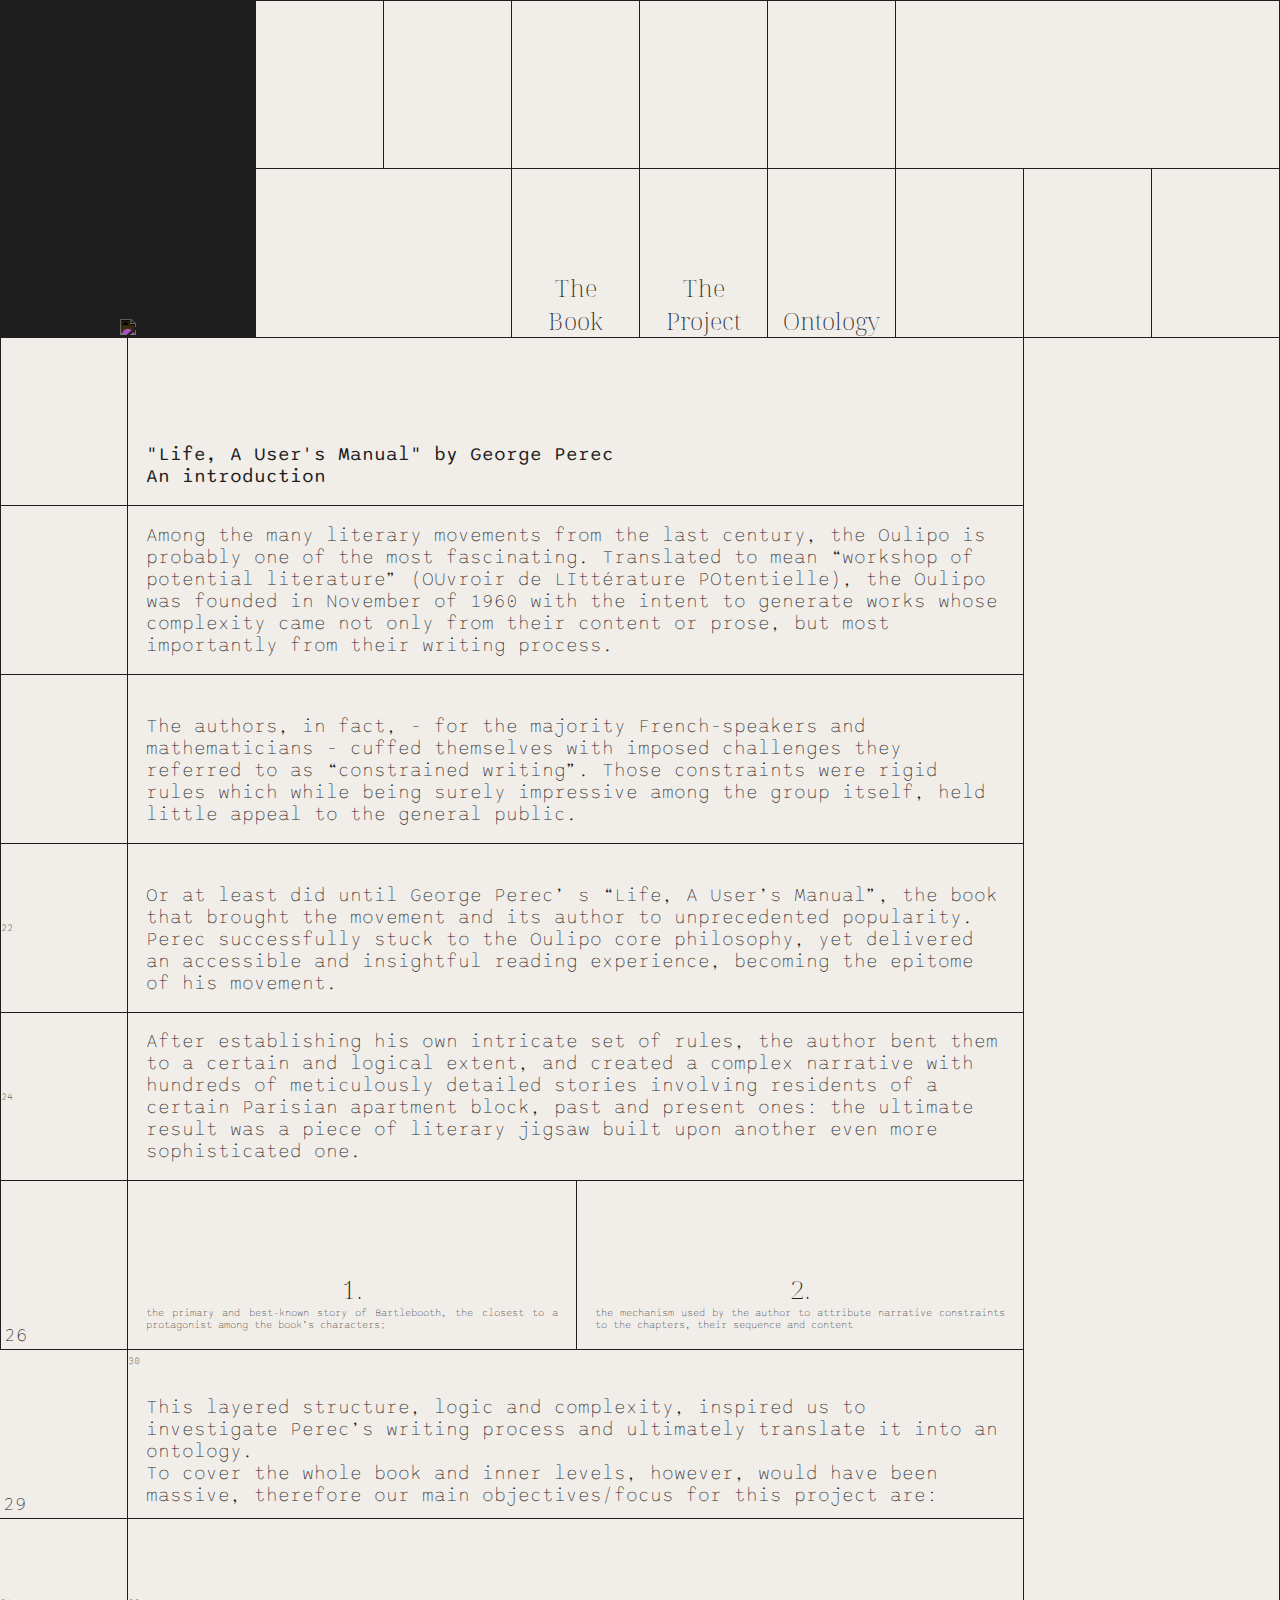
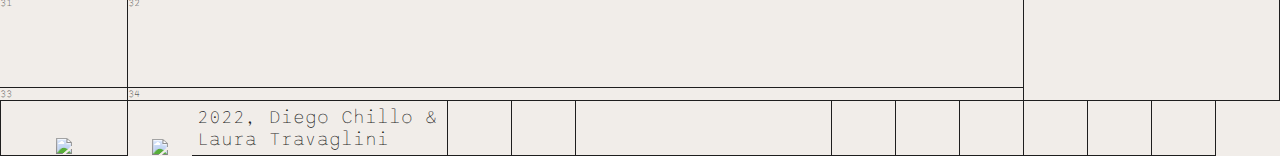
==== book.html @ 8b8c9100 "go" ====
<!DOCTYPE html>
<html lang="en">
<head>
    <meta charset="UTF-8">
    <meta http-equiv="X-UA-Compatible" content="IE=edge">
    <meta name="viewport" content="width=device-width, initial-scale=1.0">
    <title>Document</title>

    <link rel="stylesheet" href="book.css">
    <link href="https://fonts.googleapis.com/css2?family=Montserrat:wght@100;200;300;500;700;900&&family=Sono:wght@200;400;500;700;800&family=Noto+Serif+Display:ital,wght@0,400;0,500;0,600;0,700;0,800;0,900;1,400;1,500;1,600;1,700;1,800;1,900&display=swap" rel="stylesheet">
</head>
<body>
    <section>

        <article> <!--1-->
            <a href="./prova.html">
            <img id="logo" src="./img/kre/logolawo.png"/>
        </a>
        </article>

        <article> <!--2-->
            
        </article>

        <article> <!--3-->

        </article>

        <article>
            
        </article>

        <article> <!--5-->

            
        </article>

        <article>
            
        </article>

        <article>
            
        </article>

        <article>
            
        </article>

        <article> <!--9-->
            <a href="">
                <h2>The <br/>Book</h2>
            </a>
            
        </article>

        <article> <!--10-->
            <a href="">
                <h2>The <br/>Project</h2>
                </a>

            
        </article>

        <article><!--11-->
            <a href="">
                <h2>Ontology</h2>
            </a>

            
        </article>

        <article>

            
        </article>

        <article>
            
        </article>

        <article>
            
        </article>

        <article> <!--15-->
            
        </article>

        <article>
            <div class="text">
                <b>
            <p>"Life, A User's Manual" by George Perec</p>
            <p>An introduction</p>
        </b>
        </div>
            
        </article>

        <article> <!--17-->
            
        </article>

        <article>
        
        </article>

        <article>

            <div class="text">
                <p>Among the many literary movements from the last century, the Oulipo is probably one of the most fascinating. Translated to mean “workshop of potential literature” (OUvroir de LIttérature POtentielle), the Oulipo was founded in November of 1960 with the intent to generate works whose complexity came not only from their content or prose, but most importantly from their writing process. </p>
                </div>
            
        </article>

        <article> <!--20-->
          
        </article>

        <article>

            <div class="text">
                <p>The authors, in fact, - for the majority French-speakers and mathematicians - cuffed themselves with imposed challenges they referred to as “constrained writing”. Those constraints were rigid rules which while being surely impressive among the group itself, held little appeal to the general public. 
                    </p>
            </div>
            
        </article>

        <article>
            <p>22</p>
            
        </article>

        <article>

            <div class="text">
                <p>Or at least did until George Perec’ s “Life, A User’s Manual”, the book that brought the movement and its author to unprecedented popularity. 
                    Perec successfully stuck to the Oulipo core philosophy, yet delivered an accessible and insightful reading experience, becoming the epitome of his movement. 
                </p>
            </div>
            
        </article>

        <article>
            <p>24</p>
            
        </article>

        <article> <!--25-->
                        
        <div class="text">
            <p>After establishing his own intricate set of rules, the author bent them to a certain and logical extent, and created a complex narrative with hundreds of meticulously detailed stories involving residents of a certain Parisian apartment block, past and present ones: the ultimate result was a piece of literary jigsaw built upon another even more sophisticated one. 
            </p>
           
            </div>

        </article>

        <article>
            <div class="text">
                <p>26</p>
           
        </div>
        </article>

        <article>
        <div class="ol">
            <h5>1.</h5> 
            <p>the primary and best-known story of Bartlebooth, the closest to a protagonist among the book’s characters;</p>
            
            </div>
        </article>

        <article>
            <div class="ol">
            <h5>2.</h5>
            <p>the mechanism used by the author to attribute narrative constraints to the chapters, their sequence and content</p>
            </div>
        </article>

        <article>
        <div class="text">
            <p>29</p>
            
            </div>
        </article>

        <article> <!--30-->
            <p>30</p>
            <div class="text">
            
                <p>This layered structure, logic and complexity, inspired us to investigate Perec’s writing process and ultimately translate it into an ontology. <br/>
                    To cover the whole book and inner levels, however, would have been massive, therefore our main objectives/focus for this project are:
                </p>
                
                </div>
            
        </article>

        <article>
            <p>31</p>
            
        </article>


        <article>

            <p>32</p>
            
        </article>

        <article>

            <p>33</p>
            
        </article>

        <article>
            <p>34</p>
           
            
        </article>

        <article> <!--35-->
           
            <img id="unibo" src="./img/kre/unibo.png"/>
            
            
        </article>

        <article>
            <img id="github" src="./img/kre/github.png"/>
           
            
        </article>

        <article> <!--37-->
            <div class="text">
            <a href=""><p>2022, Diego Chillo & Laura Travaglini</p></a>
        </div>
        </article>

        <article>
            
        </article>

        <article>
            
        </article>

        <article> <!--40-->
            
        </article>

        <article>
            
        </article>

        <article>
            
        </article>

        <article>
            
        </article>

        <article>
            
        </article>

        <article> <!--45-->
            
        </article>

        <article>
            
        </article>




    </section>
    
</body>
</html>
---- book.css ----
* {
    margin: 0;
    padding: 0;
    -webkit-box-sizing: border-box;
            box-sizing: border-box;
}

h1{
    font-family: 'Noto Serif Display', serif;
    font-size: 5vw;
    font-weight:200;
    text-align: left;
    position: relative;
    top:50%;
    left: 50%;
    transform: translate(-50%, -50%);
    padding-left: 8%;
    padding-bottom: 1%;
}

h2 {
    font-family: 'Noto Serif Display', serif;
    font-size: 1.9vw;
    font-weight: 200;
    text-align: center;
    position: relative;
    top:50%;
    left: 50%;
    transform: translate(-50%, -50%);
}

h5 {
    font-family: 'Noto Serif Display', serif;
    font-size: 26px;
    font-weight: 200;
    text-align: center;
}


h3 {
    font-family: 'Noto Serif Display', serif;
    font-size: 1.9vw;
    font-weight:200;
    text-align: left;
    margin-bottom: 10px;
}

span {
    font-style: italic;
}

.text {
    position: relative !important;
    top: 50% !important;
    left: 50% !important;
    transform: translate(-50%, -50%) !important;
    padding: 2%;
}
.ol {
    position: relative !important;
    top: 50% !important;
    left: 50% !important;
    transform: translate(-50%, -50%) !important;
    padding: 4%;
}

.text p {
    text-align: left;
    font-size: 19px;
}

body {
    background-color: #F1EDE9;
    color: #1e1e1e;
    place-content: center;
    font-family: 'Sono', sans-serif;
    font-size: .8vw;
    font-weight: 200;
    text-align: left;
    overflow: auto;
}

a {
    text-decoration: none;
    color: #1e1e1e;
}

a:hover {
    color: #F1EDE9;
}

section {
    display: grid;
    grid-auto-columns: 1fr;
    margin-inline: auto;
    grid-template-columns: repeat(20, 1fr);
    grid-template-rows: repeat(10, 1fr);
    text-align: justify;
}

article {
    display: inline-block;
    place-content: center;
}

article:first-child:hover {
    background-color: #1e1e1e;
}

article:nth-child(9):hover, article:nth-child(10):hover,
article:nth-child(11):hover, article:nth-child(21):hover, article:nth-child(23):hover, 
article:nth-child(25):hover, article:nth-child(27):hover, article:nth-child(29):hover, 
article:nth-child(35):hover, article:nth-child(36):hover,  article:nth-child(37):hover{
    background-color: #1e1e1e;
    color: #F1EDE9 !important;
}

article:nth-child(9):hover a, article:nth-child(10):hover a,
article:nth-child(11):hover a, article:nth-child(21):hover a, article:nth-child(23):hover a, 
article:nth-child(25):hover a, article:nth-child(27):hover a, 
article:nth-child(29):hover a, article:nth-child(37):hover a  {
    color: #F1EDE9 !important;
    font-style: italic;
}

article:nth-child(12) {
    background-image: url("./img/kre/window3.png");
    background-size: 6vw;
    background-repeat:no-repeat;
    background-position-x: 50%;
    background-position-y: 50%;
}

article:nth-child(13) {
    background-image: url("./img/kre/window1.png");
    background-size: 6vw;
    background-repeat:no-repeat;
    background-position-x: 50%;
    background-position-y: 50%;
}
article:nth-child(14) {
    background-image: url("./img/kre/window2.png");
    background-size: 6vw;
    background-repeat:no-repeat;
    background-position-x: 50%;
    background-position-y: 50%;
}

article:nth-child(17) {
    background-image: url("./img/kre/staircase.png");
    background-size: 20vw;
    background-repeat:repeat-y;
    background-position-x: 50%;
}

article:first-child {
    grid-column-start: 1;
    grid-column-end: 5;
    grid-row-start: 1;
    grid-row-end: 3;
    border: solid 1px #1e1e1e;
}

article:first-child:hover #logo, article:nth-child(35):hover #unibo, article:nth-child(36):hover #github {
    filter: invert(1);
}

#logo {
    width: 11vw;
    height: auto;
    position: relative;
    top:50%;
    left: 50%;
    transform: translate(-50%, -50%);
}

#github, #unibo {
    width: 6vw;
    height: auto;
    position: relative;
    top:50%;
    left: 50%;
    transform: translate(-50%, -50%);
}

article:nth-child(2), article:nth-child(3), article:nth-child(4), article:nth-child(5), article:nth-child(6),
article:nth-child(9), article:nth-child(10), article:nth-child(11), article:nth-child(12), article:nth-child(13), 
article:nth-child(14), article:nth-child(15), article:nth-child(18), article:nth-child(22),article:nth-child(24), 
article:nth-child(26), article:nth-child(29),  article:nth-child(31),  article:nth-child(33),
article:nth-child(35) {
    grid-column-end: span 2; 
    border-right: solid 1px #1e1e1e;
    border-bottom: solid 1px #1e1e1e;
}

article:nth-child(2), article:nth-child(3), article:nth-child(4), article:nth-child(5), article:nth-child(6),  article:nth-child(7) {
    border-top: solid 1px #1e1e1e;
}

article:nth-child(7) {
    grid-column-end: span 6; 
    border-bottom: solid 1px #1e1e1e;
    border-right: solid 1px #1e1e1e;
}

article:nth-child(16),  article:nth-child(21),
article:nth-child(23), article:nth-child(25), article:nth-child(30),
article:nth-child(32),  article:nth-child(34) {
    grid-column-end: span 14; 
    border-bottom: solid 1px #1e1e1e;
    border-right: solid 1px #1e1e1e;
}

article:nth-child(27) {
    grid-column-end: span 7; 
    border-bottom: solid 1px #1e1e1e;

}

article:nth-child(28) {
    grid-column-end: span 7; 
    border-bottom: solid 1px #1e1e1e;
    border-right: solid 1px #1e1e1e;
}

article:nth-child(19) {
    grid-column-end: span 14; 
    border-bottom: solid 1px #1e1e1e;
    border-right: solid 1px #1e1e1e;
}

article:nth-child(8),
article:nth-child(37), article:nth-child(40){
    grid-column-end: span 4; 
    border-bottom: solid 1px #1e1e1e;
    border-right: solid 1px #1e1e1e;
}

article:nth-child(15),article:nth-child(18),
article:nth-child(20), article:nth-child(22), article:nth-child(24),
article:nth-child(26), article:nth-child(28), article:nth-child(35) {
    border-left: solid 1px #1e1e1e;
}


article:nth-child(38), article:nth-child(39), article:nth-child(41), article:nth-child(42), article:nth-child(43), 
article:nth-child(44), article:nth-child(45), article:nth-child(46) {
    border-right: solid 1px #1e1e1e;
    border-bottom: solid 1px #1e1e1e;
} 

article:nth-child(17) {
    grid-column-end: span 4; 
    grid-row-end: span 9;
    border-bottom: solid 1px #1e1e1e;
    border-right: solid 1px #1e1e1e;
    align-content: center;
}

/*

#longarrow{
    height: 70%;
    margin: 45% 30%;
}

*/

article:nth-child(20) {
    grid-column-end: span 2; 
    border-bottom: solid 1px #1e1e1e;
    border-right: solid 1px #1e1e1e;
}
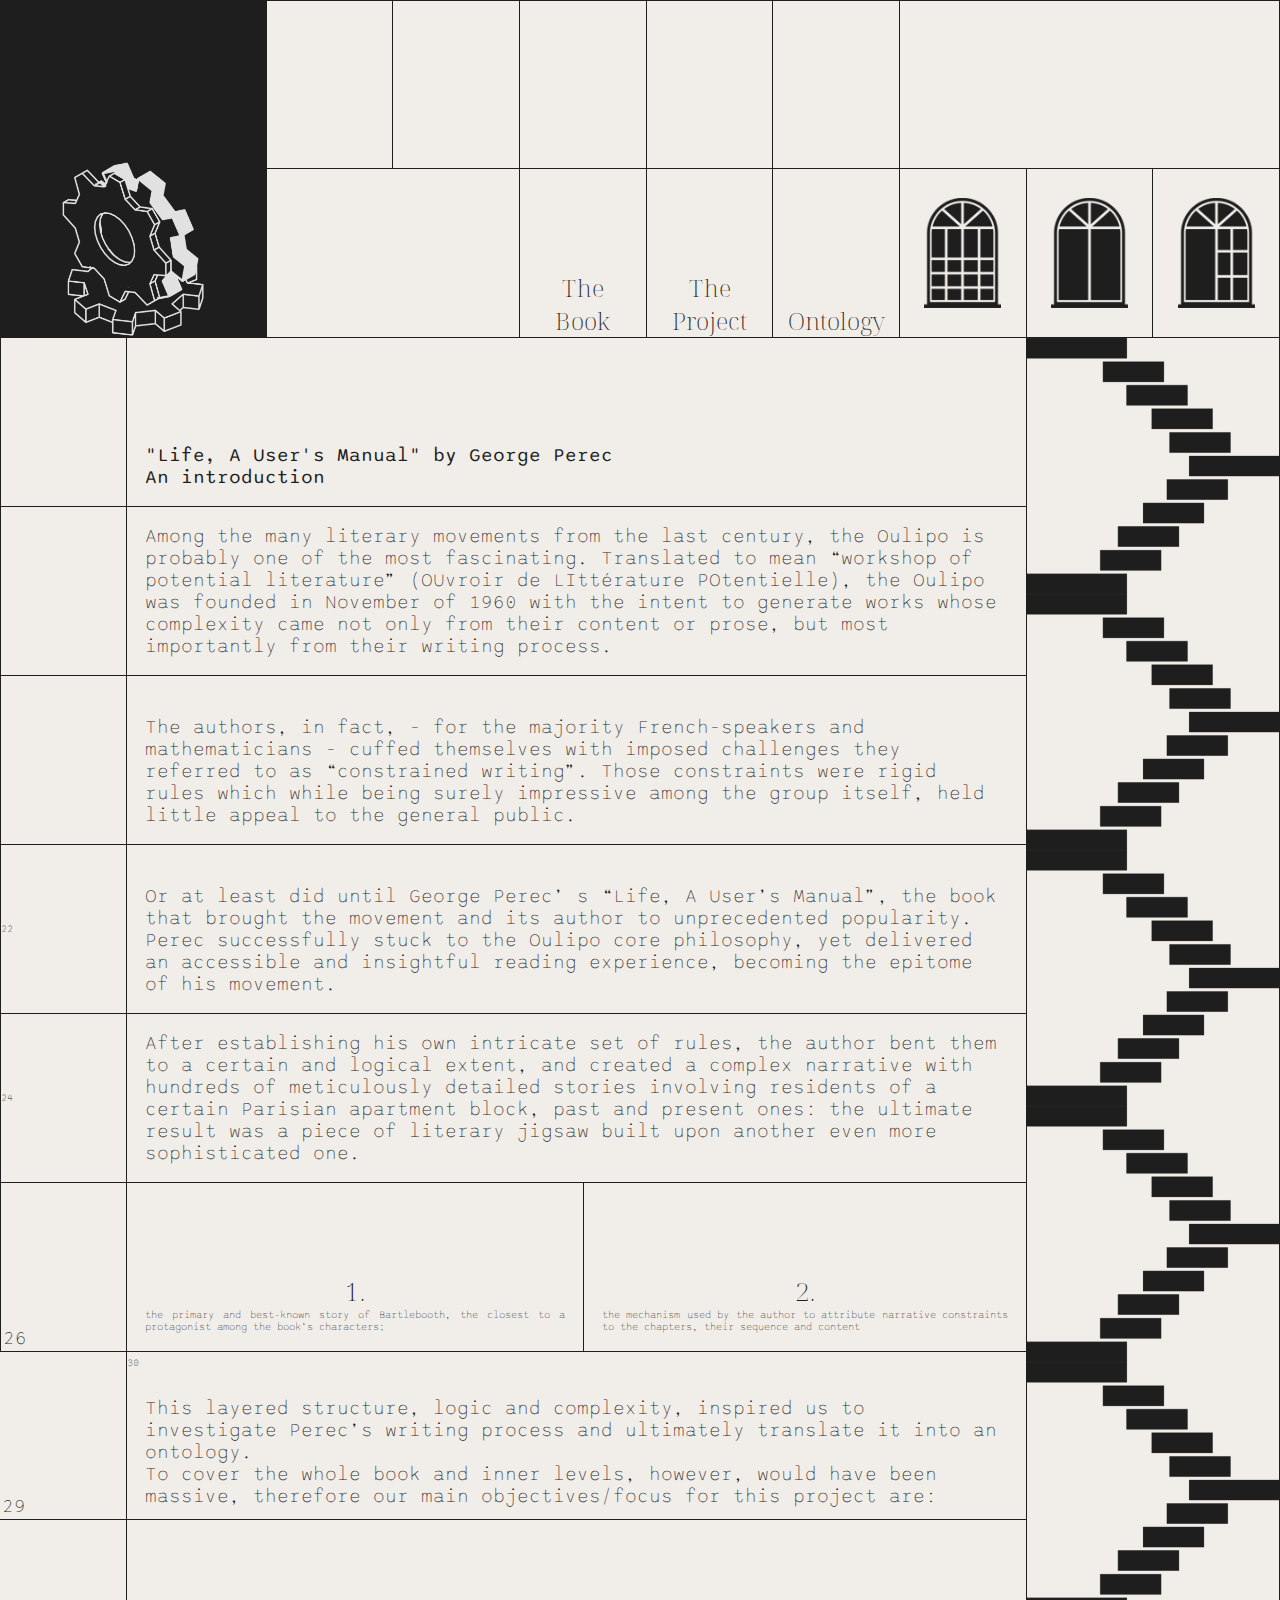
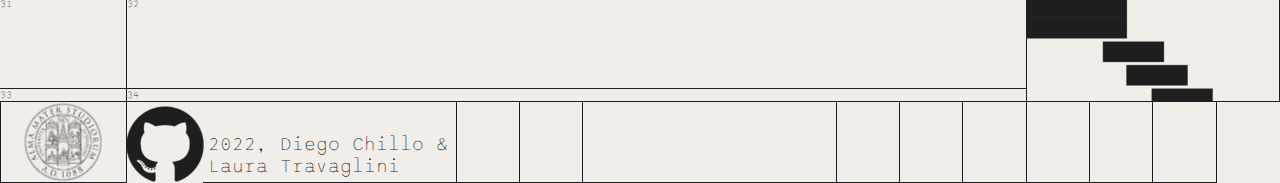
==== commit fab3b2b0: "go" ====
--- a/book.html
+++ b/book.html
@@ -13,8 +13,8 @@
     <section>
 
         <article> <!--1-->
-            <a href="./prova.html">
-            <img id="logo" src="./img/kre/logolawo.png"/>
+            <a href="./index.html">
+            <img id="logo" src="./img/logolawo.png"/>
         </a>
         </article>
 
@@ -223,13 +223,13 @@
 
         <article> <!--35-->
            
-            <img id="unibo" src="./img/kre/unibo.png"/>
-            
-            
-        </article>
-
-        <article>
-            <img id="github" src="./img/kre/github.png"/>
+            <img id="unibo" src="./img/unibo.png"/>
+            
+            
+        </article>
+
+        <article>
+            <img id="github" src="./img/github.png"/>
            
             
         </article>
--- a/book.css
+++ b/book.css
@@ -124,7 +124,7 @@
 }
 
 article:nth-child(12) {
-    background-image: url("./img/kre/window3.png");
+    background-image: url("./img/window3.png");
     background-size: 6vw;
     background-repeat:no-repeat;
     background-position-x: 50%;
@@ -132,14 +132,14 @@
 }
 
 article:nth-child(13) {
-    background-image: url("./img/kre/window1.png");
+    background-image: url("./img/window1.png");
     background-size: 6vw;
     background-repeat:no-repeat;
     background-position-x: 50%;
     background-position-y: 50%;
 }
 article:nth-child(14) {
-    background-image: url("./img/kre/window2.png");
+    background-image: url("./img/window2.png");
     background-size: 6vw;
     background-repeat:no-repeat;
     background-position-x: 50%;
@@ -147,7 +147,7 @@
 }
 
 article:nth-child(17) {
-    background-image: url("./img/kre/staircase.png");
+    background-image: url("./img/staircase.png");
     background-size: 20vw;
     background-repeat:repeat-y;
     background-position-x: 50%;
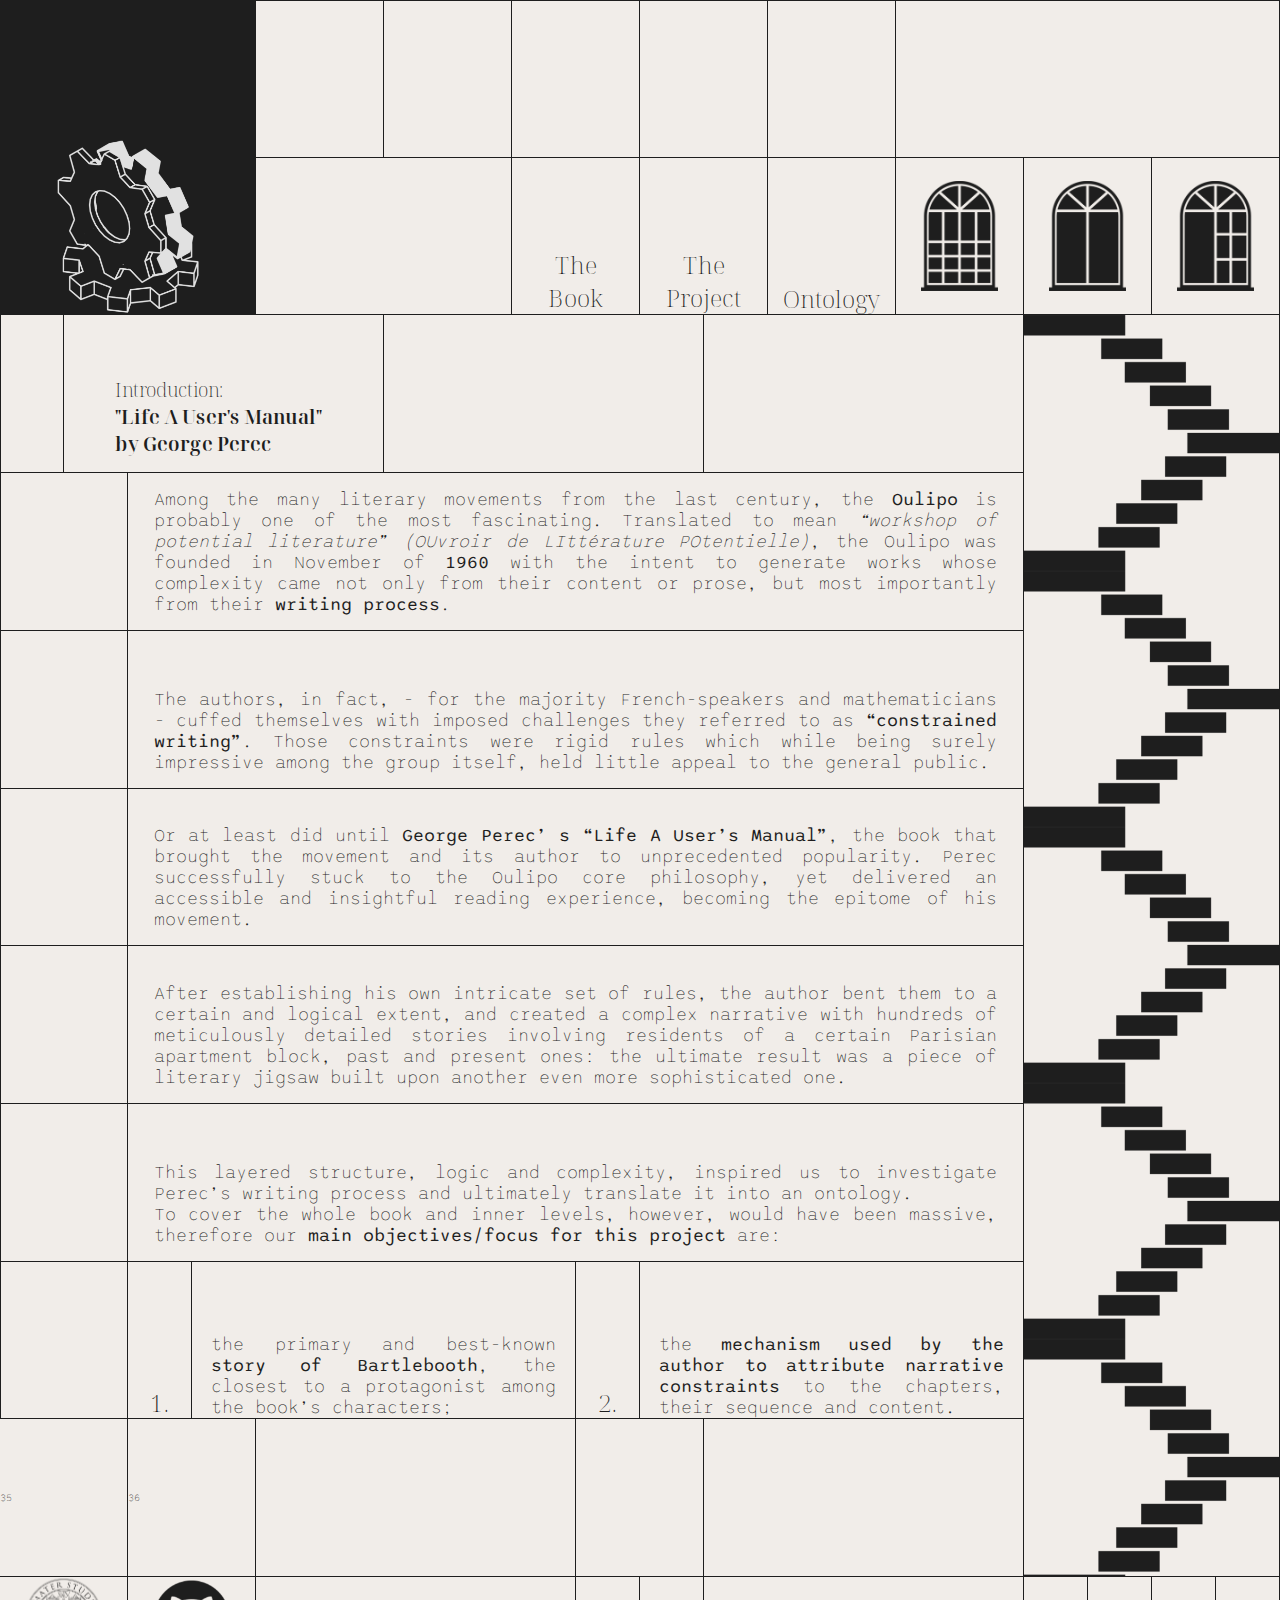
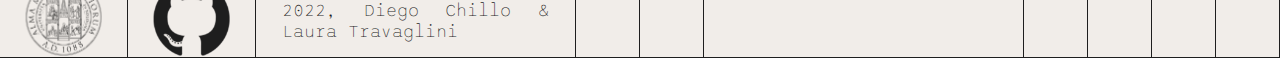
==== commit 756a27da: "go" ====
--- a/book.html
+++ b/book.html
@@ -48,14 +48,14 @@
         </article>
 
         <article> <!--9-->
-            <a href="">
-                <h2>The <br/>Book</h2>
+            <a href="./book.html">
+                <h2 >The <br/>Book</h2>
             </a>
             
         </article>
 
         <article> <!--10-->
-            <a href="">
+            <a href="./project.html">
                 <h2>The <br/>Project</h2>
                 </a>
 
@@ -63,7 +63,7 @@
         </article>
 
         <article><!--11-->
-            <a href="">
+            <a href="myDocumentation/index-en.html" target="_blank">
                 <h2>Ontology</h2>
             </a>
 
@@ -84,15 +84,15 @@
         </article>
 
         <article> <!--15-->
-            
-        </article>
-
-        <article>
-            <div class="text">
-                <b>
-            <p>"Life, A User's Manual" by George Perec</p>
-            <p>An introduction</p>
-        </b>
+
+            
+        </article>
+
+        <article><!--16-->
+            <div class="text">
+            <h4>Introduction:</h4>
+            <h5>"Life A User's Manual" by George Perec</h5>
+          
         </div>
             
         </article>
@@ -101,162 +101,156 @@
             
         </article>
 
-        <article>
+        <article> <!--18-->
         
         </article>
 
-        <article>
-
-            <div class="text">
-                <p>Among the many literary movements from the last century, the Oulipo is probably one of the most fascinating. Translated to mean “workshop of potential literature” (OUvroir de LIttérature POtentielle), the Oulipo was founded in November of 1960 with the intent to generate works whose complexity came not only from their content or prose, but most importantly from their writing process. </p>
+        <article> <!--19-->
+            
+        </article>
+
+        <article> <!--20-->
+
+        </article>
+
+        <article>
+
+            <div class="text">
+                <p>Among the many literary movements from the last century, the <b>Oulipo</b> is probably one of the most fascinating. Translated to mean <i>“workshop of potential literature” (OUvroir de LIttérature POtentielle)</i>, the Oulipo was founded in November of <b>1960</b> with the intent to generate works whose complexity came not only from their content or prose, but most importantly from their <b>writing process</b>. </p>
                 </div>
-            
-        </article>
-
-        <article> <!--20-->
-          
-        </article>
-
-        <article>
-
-            <div class="text">
-                <p>The authors, in fact, - for the majority French-speakers and mathematicians - cuffed themselves with imposed challenges they referred to as “constrained writing”. Those constraints were rigid rules which while being surely impressive among the group itself, held little appeal to the general public. 
+
+            
+        </article>
+
+        <article>
+
+            
+        </article>
+
+        <article>
+            <div class="text">
+                <p>The authors, in fact, - for the majority French-speakers and mathematicians - cuffed themselves with imposed challenges they referred to as <b>“constrained writing”</b>. Those constraints were rigid rules which while being surely impressive among the group itself, held little appeal to the general public. 
                     </p>
             </div>
-            
-        </article>
-
-        <article>
-            <p>22</p>
-            
-        </article>
-
-        <article>
-
-            <div class="text">
-                <p>Or at least did until George Perec’ s “Life, A User’s Manual”, the book that brought the movement and its author to unprecedented popularity. 
+           
+        </article>
+
+        <article>
+
+            
+        </article>
+
+        <article> <!--25-->
+            <div class="text">
+                <p>Or at least did until <b>George Perec’ s “Life A User’s Manual”</b>, the book that brought the movement and its author to unprecedented popularity. 
                     Perec successfully stuck to the Oulipo core philosophy, yet delivered an accessible and insightful reading experience, becoming the epitome of his movement. 
                 </p>
             </div>
-            
-        </article>
-
-        <article>
-            <p>24</p>
-            
-        </article>
-
-        <article> <!--25-->
                         
-        <div class="text">
-            <p>After establishing his own intricate set of rules, the author bent them to a certain and logical extent, and created a complex narrative with hundreds of meticulously detailed stories involving residents of a certain Parisian apartment block, past and present ones: the ultimate result was a piece of literary jigsaw built upon another even more sophisticated one. 
-            </p>
-           
-            </div>
-
-        </article>
-
-        <article>
-            <div class="text">
-                <p>26</p>
-           
-        </div>
-        </article>
-
-        <article>
-        <div class="ol">
-            <h5>1.</h5> 
-            <p>the primary and best-known story of Bartlebooth, the closest to a protagonist among the book’s characters;</p>
-            
-            </div>
-        </article>
-
-        <article>
-            <div class="ol">
-            <h5>2.</h5>
-            <p>the mechanism used by the author to attribute narrative constraints to the chapters, their sequence and content</p>
-            </div>
-        </article>
-
-        <article>
-        <div class="text">
-            <p>29</p>
-            
-            </div>
-        </article>
-
-        <article> <!--30-->
-            <p>30</p>
+
+        </article>
+
+        <article>
+ 
+        </article>
+
+        <article>
+            <div class="text">
+                <p>After establishing his own intricate set of rules, the author bent them to a certain and logical extent, and created a complex narrative with hundreds of meticulously detailed stories involving residents of a certain Parisian apartment block, past and present ones: the ultimate result was a piece of literary jigsaw built upon another even more sophisticated one. 
+                </p>
+               
+                </div>
+        </article>
+
+        <article>
+           
+        </article>
+
+        <article>
             <div class="text">
             
                 <p>This layered structure, logic and complexity, inspired us to investigate Perec’s writing process and ultimately translate it into an ontology. <br/>
-                    To cover the whole book and inner levels, however, would have been massive, therefore our main objectives/focus for this project are:
+                    To cover the whole book and inner levels, however, would have been massive, therefore our <b>main objectives/focus for this project</b> are:
                 </p>
                 
                 </div>
-            
-        </article>
-
-        <article>
-            <p>31</p>
-            
-        </article>
-
-
-        <article>
-
-            <p>32</p>
-            
-        </article>
-
-        <article>
-
-            <p>33</p>
-            
-        </article>
-
-        <article>
-            <p>34</p>
+        </article>
+
+        <article> <!--30-->
+  
+           
+            
+        </article>
+
+        <article>
+            <h2>1.</h2>
+            
+        </article>
+
+
+        <article>
+            <div class="ol">
+                <p>the primary and best-known <b>story of Bartlebooth</b>, the closest to a protagonist among the book’s characters;</p>
+            </div>
+          
+
+            
+        </article>
+
+        <article>
+            <h2>2.</h2>
+            
+        </article>
+
+        <article>
+           <div class="ol">
+               <p>the <b>mechanism used by the author to attribute narrative constraints</b> to the chapters, their sequence and content.</p>
+
+           </div>
            
             
         </article>
 
         <article> <!--35-->
-           
+            <p>35</p>
+            
+            
+        </article>
+
+        <article>
+            <p>36</p>
+
+           
+            
+        </article>
+
+        <article> <!--37-->
+
+
+        </article>
+
+        <article>
+            
+        </article>
+
+        <article>
+            
+        </article>
+
+        <article> <!--40-->
             <img id="unibo" src="./img/unibo.png"/>
             
-            
         </article>
 
         <article>
             <img id="github" src="./img/github.png"/>
-           
-            
-        </article>
-
-        <article> <!--37-->
+            
+        </article>
+
+        <article>             
             <div class="text">
             <a href=""><p>2022, Diego Chillo & Laura Travaglini</p></a>
         </div>
-        </article>
-
-        <article>
-            
-        </article>
-
-        <article>
-            
-        </article>
-
-        <article> <!--40-->
-            
-        </article>
-
-        <article>
-            
-        </article>
-
-        <article>
             
         </article>
 
@@ -272,9 +266,23 @@
             
         </article>
 
-        <article>
-            
-        </article>
+        <article><!--46-->
+            
+        </article>
+
+        <article> <!--47-->
+            
+        </article>
+
+        <article> <!--48-->
+            
+        </article>
+
+        <article> <!--49-->
+            
+        </article>
+
+
 
 
 
--- a/book.css
+++ b/book.css
@@ -29,11 +29,22 @@
     transform: translate(-50%, -50%);
 }
 
+h4 {
+    font-family: 'Noto Serif Display', serif;
+    font-size: 1.5vw;
+    font-weight: 200;
+    text-align: left;
+    padding-left: 2vw;
+    padding-right: 1vw;
+}
+
 h5 {
     font-family: 'Noto Serif Display', serif;
-    font-size: 26px;
-    font-weight: 200;
-    text-align: center;
+    font-size: 1.5vw;
+    font-weight: 600;
+    text-align: left;
+    padding-left: 2vw;
+    padding-right: 1vw;
 }
 
 
@@ -54,19 +65,25 @@
     top: 50% !important;
     left: 50% !important;
     transform: translate(-50%, -50%) !important;
-    padding: 2%;
-}
+    padding: 1.2vw 2vw;
+}
+
 .ol {
     position: relative !important;
     top: 50% !important;
     left: 50% !important;
     transform: translate(-50%, -50%) !important;
-    padding: 4%;
+    padding-left: 1.5vw;
+    padding-right: 1.5vw;
+}
+.ol p {
+    text-align: justify;
+    font-size: 1.4vw;
 }
 
 .text p {
-    text-align: left;
-    font-size: 19px;
+    text-align: justify;
+    font-size: 1.4vw;
 }
 
 body {
@@ -107,18 +124,13 @@
     background-color: #1e1e1e;
 }
 
-article:nth-child(9):hover, article:nth-child(10):hover,
-article:nth-child(11):hover, article:nth-child(21):hover, article:nth-child(23):hover, 
-article:nth-child(25):hover, article:nth-child(27):hover, article:nth-child(29):hover, 
-article:nth-child(35):hover, article:nth-child(36):hover,  article:nth-child(37):hover{
+article:nth-child(9):hover, article:nth-child(10):hover, article:nth-child(11):hover {
     background-color: #1e1e1e;
     color: #F1EDE9 !important;
 }
 
 article:nth-child(9):hover a, article:nth-child(10):hover a,
-article:nth-child(11):hover a, article:nth-child(21):hover a, article:nth-child(23):hover a, 
-article:nth-child(25):hover a, article:nth-child(27):hover a, 
-article:nth-child(29):hover a, article:nth-child(37):hover a  {
+article:nth-child(11):hover a {
     color: #F1EDE9 !important;
     font-style: italic;
 }
@@ -146,7 +158,7 @@
     background-position-y: 50%;
 }
 
-article:nth-child(17) {
+article:nth-child(19) {
     background-image: url("./img/staircase.png");
     background-size: 20vw;
     background-repeat:repeat-y;
@@ -161,7 +173,7 @@
     border: solid 1px #1e1e1e;
 }
 
-article:first-child:hover #logo, article:nth-child(35):hover #unibo, article:nth-child(36):hover #github {
+article:first-child:hover #logo {
     filter: invert(1);
 }
 
@@ -185,9 +197,9 @@
 
 article:nth-child(2), article:nth-child(3), article:nth-child(4), article:nth-child(5), article:nth-child(6),
 article:nth-child(9), article:nth-child(10), article:nth-child(11), article:nth-child(12), article:nth-child(13), 
-article:nth-child(14), article:nth-child(15), article:nth-child(18), article:nth-child(22),article:nth-child(24), 
-article:nth-child(26), article:nth-child(29),  article:nth-child(31),  article:nth-child(33),
-article:nth-child(35) {
+article:nth-child(14),  article:nth-child(22),article:nth-child(24), article:nth-child(26), article:nth-child(28), 
+article:nth-child(30), article:nth-child(35), article:nth-child(36), article:nth-child(38), article:nth-child(40),
+article:nth-child(41){
     grid-column-end: span 2; 
     border-right: solid 1px #1e1e1e;
     border-bottom: solid 1px #1e1e1e;
@@ -197,61 +209,64 @@
     border-top: solid 1px #1e1e1e;
 }
 
-article:nth-child(7) {
+article:nth-child(7), article:nth-child(32), article:nth-child(34)  {
     grid-column-end: span 6; 
     border-bottom: solid 1px #1e1e1e;
     border-right: solid 1px #1e1e1e;
 }
 
-article:nth-child(16),  article:nth-child(21),
-article:nth-child(23), article:nth-child(25), article:nth-child(30),
-article:nth-child(32),  article:nth-child(34) {
+/* titoli */
+article:nth-child(16), article:nth-child(17),article:nth-child(18),
+article:nth-child(37), article:nth-child(39), article:nth-child(42),
+article:nth-child(45) {
+    grid-column-end: span 5; 
+    border-bottom: solid 1px #1e1e1e;
+    border-right: solid 1px #1e1e1e;
+}
+
+article:nth-child(21),article:nth-child(23), article:nth-child(25), 
+article:nth-child(27), article:nth-child(29) {
     grid-column-end: span 14; 
     border-bottom: solid 1px #1e1e1e;
     border-right: solid 1px #1e1e1e;
 }
 
+/*
 article:nth-child(27) {
     grid-column-end: span 7; 
     border-bottom: solid 1px #1e1e1e;
 
 }
 
+
 article:nth-child(28) {
     grid-column-end: span 7; 
     border-bottom: solid 1px #1e1e1e;
     border-right: solid 1px #1e1e1e;
 }
+*/
+
+article:nth-child(8) {
+    grid-column-end: span 4; 
+    border-bottom: solid 1px #1e1e1e;
+    border-right: solid 1px #1e1e1e;
+}
+
+article:nth-child(15), article:nth-child(20), article:nth-child(22), article:nth-child(24),
+article:nth-child(26), article:nth-child(28), article:nth-child(30) {
+    border-left: solid 1px #1e1e1e;
+}
+
+
+article:nth-child(15), article:nth-child(31), article:nth-child(33), article:nth-child(35), article:nth-child(38), article:nth-child(39), article:nth-child(41), article:nth-child(42), article:nth-child(43), 
+article:nth-child(44), article:nth-child(45), article:nth-child(46),  article:nth-child(47),  article:nth-child(48),  article:nth-child(49),  article:nth-child(50),  article:nth-child(51) {
+    border-right: solid 1px #1e1e1e;
+    border-bottom: solid 1px #1e1e1e;
+} 
 
 article:nth-child(19) {
-    grid-column-end: span 14; 
-    border-bottom: solid 1px #1e1e1e;
-    border-right: solid 1px #1e1e1e;
-}
-
-article:nth-child(8),
-article:nth-child(37), article:nth-child(40){
     grid-column-end: span 4; 
-    border-bottom: solid 1px #1e1e1e;
-    border-right: solid 1px #1e1e1e;
-}
-
-article:nth-child(15),article:nth-child(18),
-article:nth-child(20), article:nth-child(22), article:nth-child(24),
-article:nth-child(26), article:nth-child(28), article:nth-child(35) {
-    border-left: solid 1px #1e1e1e;
-}
-
-
-article:nth-child(38), article:nth-child(39), article:nth-child(41), article:nth-child(42), article:nth-child(43), 
-article:nth-child(44), article:nth-child(45), article:nth-child(46) {
-    border-right: solid 1px #1e1e1e;
-    border-bottom: solid 1px #1e1e1e;
-} 
-
-article:nth-child(17) {
-    grid-column-end: span 4; 
-    grid-row-end: span 9;
+    grid-row-end: span 8;
     border-bottom: solid 1px #1e1e1e;
     border-right: solid 1px #1e1e1e;
     align-content: center;
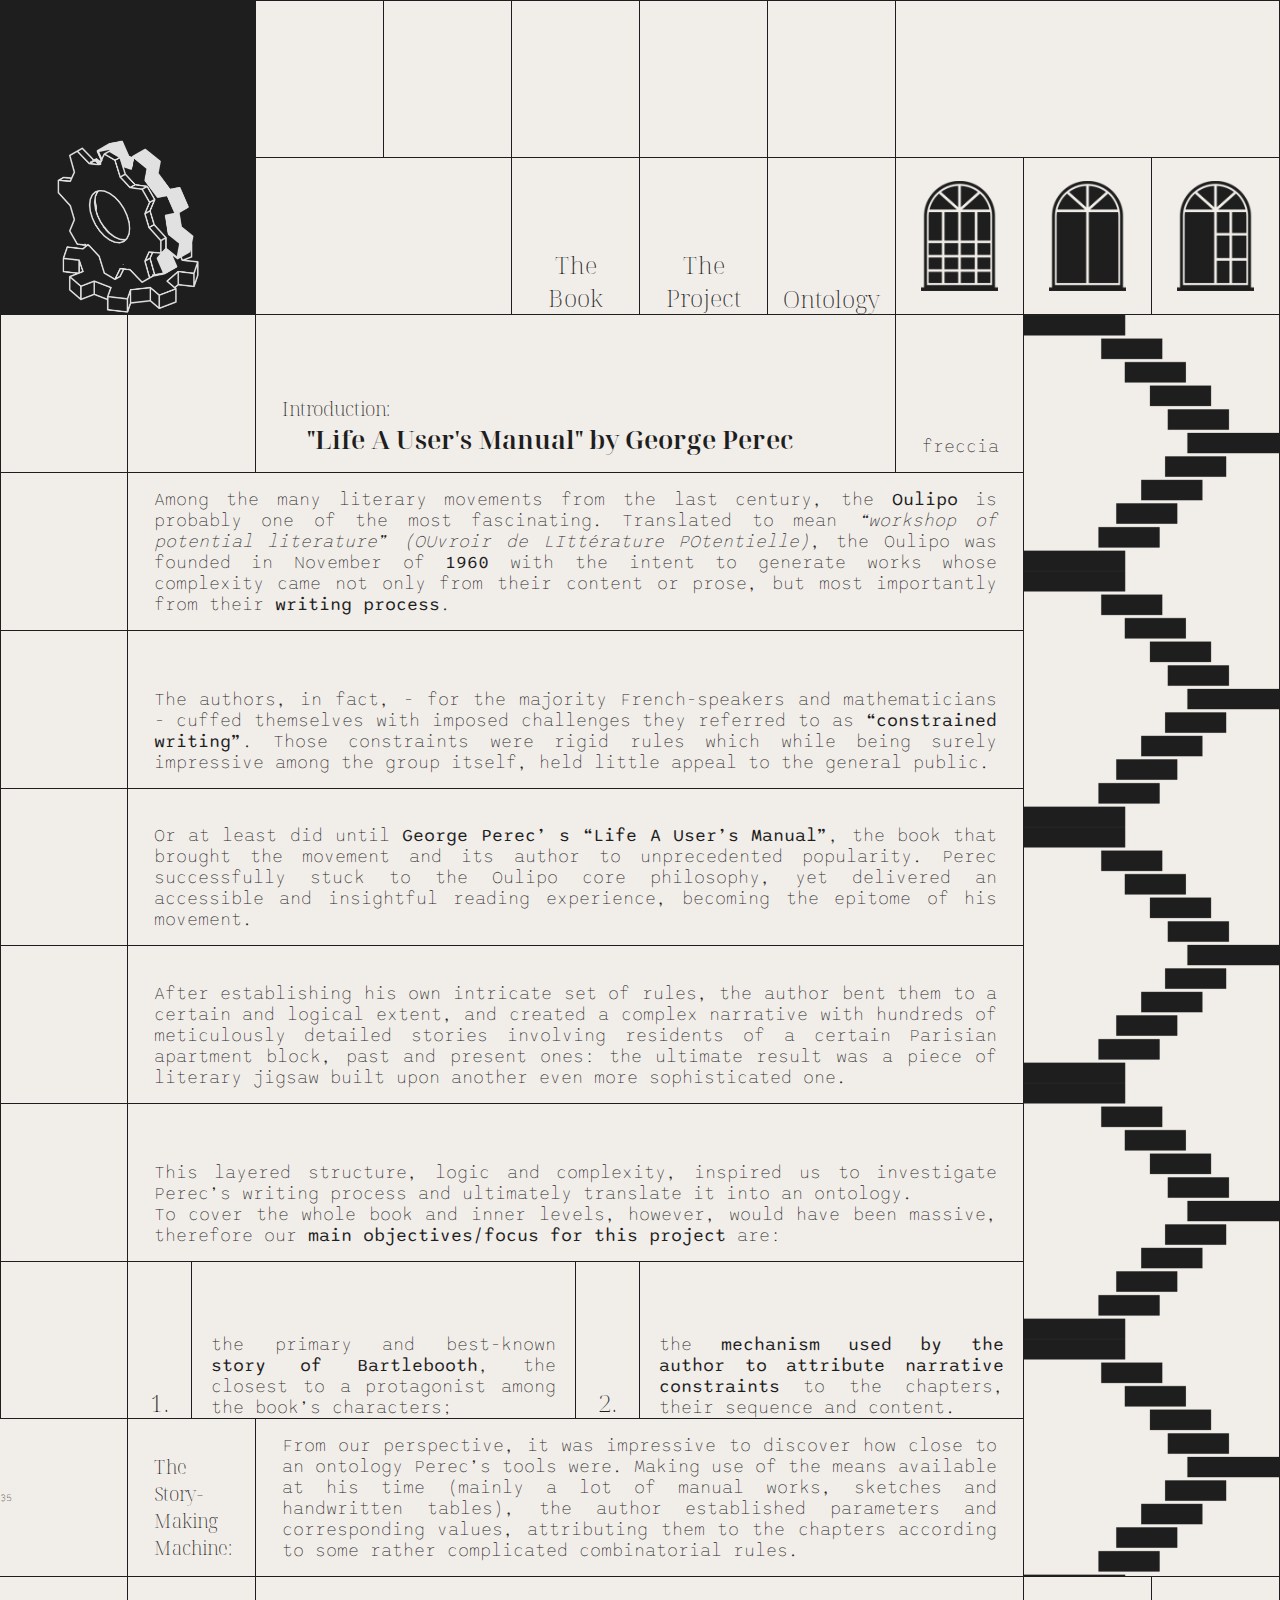
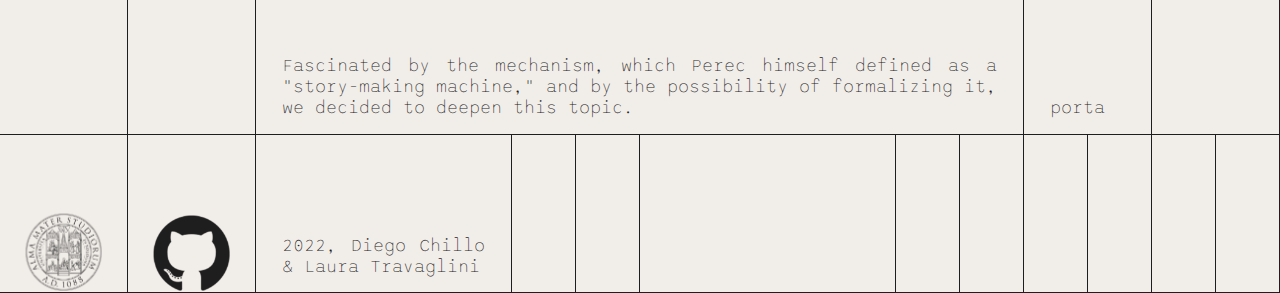
==== commit 60ce54da: "go" ====
--- a/book.html
+++ b/book.html
@@ -89,19 +89,23 @@
         </article>
 
         <article><!--16-->
-            <div class="text">
-            <h4>Introduction:</h4>
-            <h5>"Life A User's Manual" by George Perec</h5>
-          
-        </div>
+
             
         </article>
 
         <article> <!--17-->
+            <div class="text">
+                <h4>Introduction:</h4>
+                <h5>"Life A User's Manual" by George Perec</h5>
+              
+            </div>
             
         </article>
 
         <article> <!--18-->
+            <div class="text">
+                <a href="./book2.html"><p>freccia</p></a>
+            </div>
         
         </article>
 
@@ -218,26 +222,55 @@
         </article>
 
         <article>
-            <p>36</p>
+           <div class="text">
+               <h4>The Story-Making Machine:</h4>
+
+           </div>
 
            
             
         </article>
 
         <article> <!--37-->
-
-
-        </article>
-
-        <article>
-            
-        </article>
-
-        <article>
+            <div class="text">
+                <p>From our perspective, it was impressive to discover how close to an ontology Perec’s tools were. Making use of the means available at his time (mainly a lot of manual works, sketches and handwritten tables), the author established parameters and corresponding values, attributing them to the chapters according to some rather complicated combinatorial rules. </p>
+
+            </div>
+
+
+        </article>
+
+        <article>
+            
+        </article>
+
+        <article>
+
             
         </article>
 
         <article> <!--40-->
+            <div class="text">
+                <p>Fascinated by the mechanism, which Perec himself defined as a "story-making machine," and by the possibility of formalizing it, we decided to deepen this topic.</p>
+            </div>
+
+            
+        </article>
+
+        <article>
+            <div class="text">
+                <a href="./book2.html"><p>porta</p></a>
+            </div>
+
+            
+        </article>
+
+        <article>             
+           
+            
+        </article>
+
+        <article>
             <img id="unibo" src="./img/unibo.png"/>
             
         </article>
@@ -247,22 +280,10 @@
             
         </article>
 
-        <article>             
-            <div class="text">
-            <a href=""><p>2022, Diego Chillo & Laura Travaglini</p></a>
-        </div>
-            
-        </article>
-
-        <article>
-            
-        </article>
-
-        <article>
-            
-        </article>
-
         <article> <!--45-->
+            <div class="text">
+                <a href=""><p>2022, Diego Chillo & Laura Travaglini</p></a>
+            </div>
             
         </article>
 
@@ -281,6 +302,22 @@
         <article> <!--49-->
             
         </article>
+        <article> <!--50-->
+            
+        </article>
+        <article> <!--51-->
+            
+        </article>
+        <article> <!--52-->
+            
+        </article>
+        <article> <!--53-->
+            
+        </article>
+        <article> <!--54-->
+            
+        </article>
+
 
 
 
--- a/book.css
+++ b/book.css
@@ -34,13 +34,11 @@
     font-size: 1.5vw;
     font-weight: 200;
     text-align: left;
-    padding-left: 2vw;
-    padding-right: 1vw;
 }
 
 h5 {
     font-family: 'Noto Serif Display', serif;
-    font-size: 1.5vw;
+    font-size: 2vw;
     font-weight: 600;
     text-align: left;
     padding-left: 2vw;
@@ -111,7 +109,7 @@
     grid-auto-columns: 1fr;
     margin-inline: auto;
     grid-template-columns: repeat(20, 1fr);
-    grid-template-rows: repeat(10, 1fr);
+    grid-template-rows: repeat(12, 1fr);
     text-align: justify;
 }
 
@@ -197,9 +195,9 @@
 
 article:nth-child(2), article:nth-child(3), article:nth-child(4), article:nth-child(5), article:nth-child(6),
 article:nth-child(9), article:nth-child(10), article:nth-child(11), article:nth-child(12), article:nth-child(13), 
-article:nth-child(14),  article:nth-child(22),article:nth-child(24), article:nth-child(26), article:nth-child(28), 
-article:nth-child(30), article:nth-child(35), article:nth-child(36), article:nth-child(38), article:nth-child(40),
-article:nth-child(41){
+article:nth-child(14), article:nth-child(15), article:nth-child(16), article:nth-child(18), article:nth-child(22), article:nth-child(24), article:nth-child(26), article:nth-child(28), 
+article:nth-child(30), article:nth-child(35), article:nth-child(36), article:nth-child(38), article:nth-child(39), 
+article:nth-child(41), article:nth-child(42), article:nth-child(43), article:nth-child(44) {
     grid-column-end: span 2; 
     border-right: solid 1px #1e1e1e;
     border-bottom: solid 1px #1e1e1e;
@@ -209,19 +207,24 @@
     border-top: solid 1px #1e1e1e;
 }
 
-article:nth-child(7), article:nth-child(32), article:nth-child(34)  {
+article:nth-child(7), article:nth-child(32), article:nth-child(34) {
     grid-column-end: span 6; 
     border-bottom: solid 1px #1e1e1e;
     border-right: solid 1px #1e1e1e;
 }
 
-/* titoli */
-article:nth-child(16), article:nth-child(17),article:nth-child(18),
-article:nth-child(37), article:nth-child(39), article:nth-child(42),
-article:nth-child(45) {
-    grid-column-end: span 5; 
-    border-bottom: solid 1px #1e1e1e;
-    border-right: solid 1px #1e1e1e;
+
+article:nth-child(17){
+    grid-column-end: span 10; 
+    border-bottom: solid 1px #1e1e1e;
+    border-right: solid 1px #1e1e1e;
+}
+
+article:nth-child(37), article:nth-child(40) {
+    grid-column-end: span 12; 
+    border-bottom: solid 1px #1e1e1e;
+    border-right: solid 1px #1e1e1e;
+
 }
 
 article:nth-child(21),article:nth-child(23), article:nth-child(25), 
@@ -246,7 +249,7 @@
 }
 */
 
-article:nth-child(8) {
+article:nth-child(8), article:nth-child(45), article:nth-child(48) {
     grid-column-end: span 4; 
     border-bottom: solid 1px #1e1e1e;
     border-right: solid 1px #1e1e1e;
@@ -259,7 +262,8 @@
 
 
 article:nth-child(15), article:nth-child(31), article:nth-child(33), article:nth-child(35), article:nth-child(38), article:nth-child(39), article:nth-child(41), article:nth-child(42), article:nth-child(43), 
-article:nth-child(44), article:nth-child(45), article:nth-child(46),  article:nth-child(47),  article:nth-child(48),  article:nth-child(49),  article:nth-child(50),  article:nth-child(51) {
+article:nth-child(44), article:nth-child(45), article:nth-child(46),  article:nth-child(47),  article:nth-child(48),  article:nth-child(49),  article:nth-child(50),  article:nth-child(51),
+article:nth-child(47),  article:nth-child(52),  article:nth-child(53),  article:nth-child(54) {
     border-right: solid 1px #1e1e1e;
     border-bottom: solid 1px #1e1e1e;
 } 
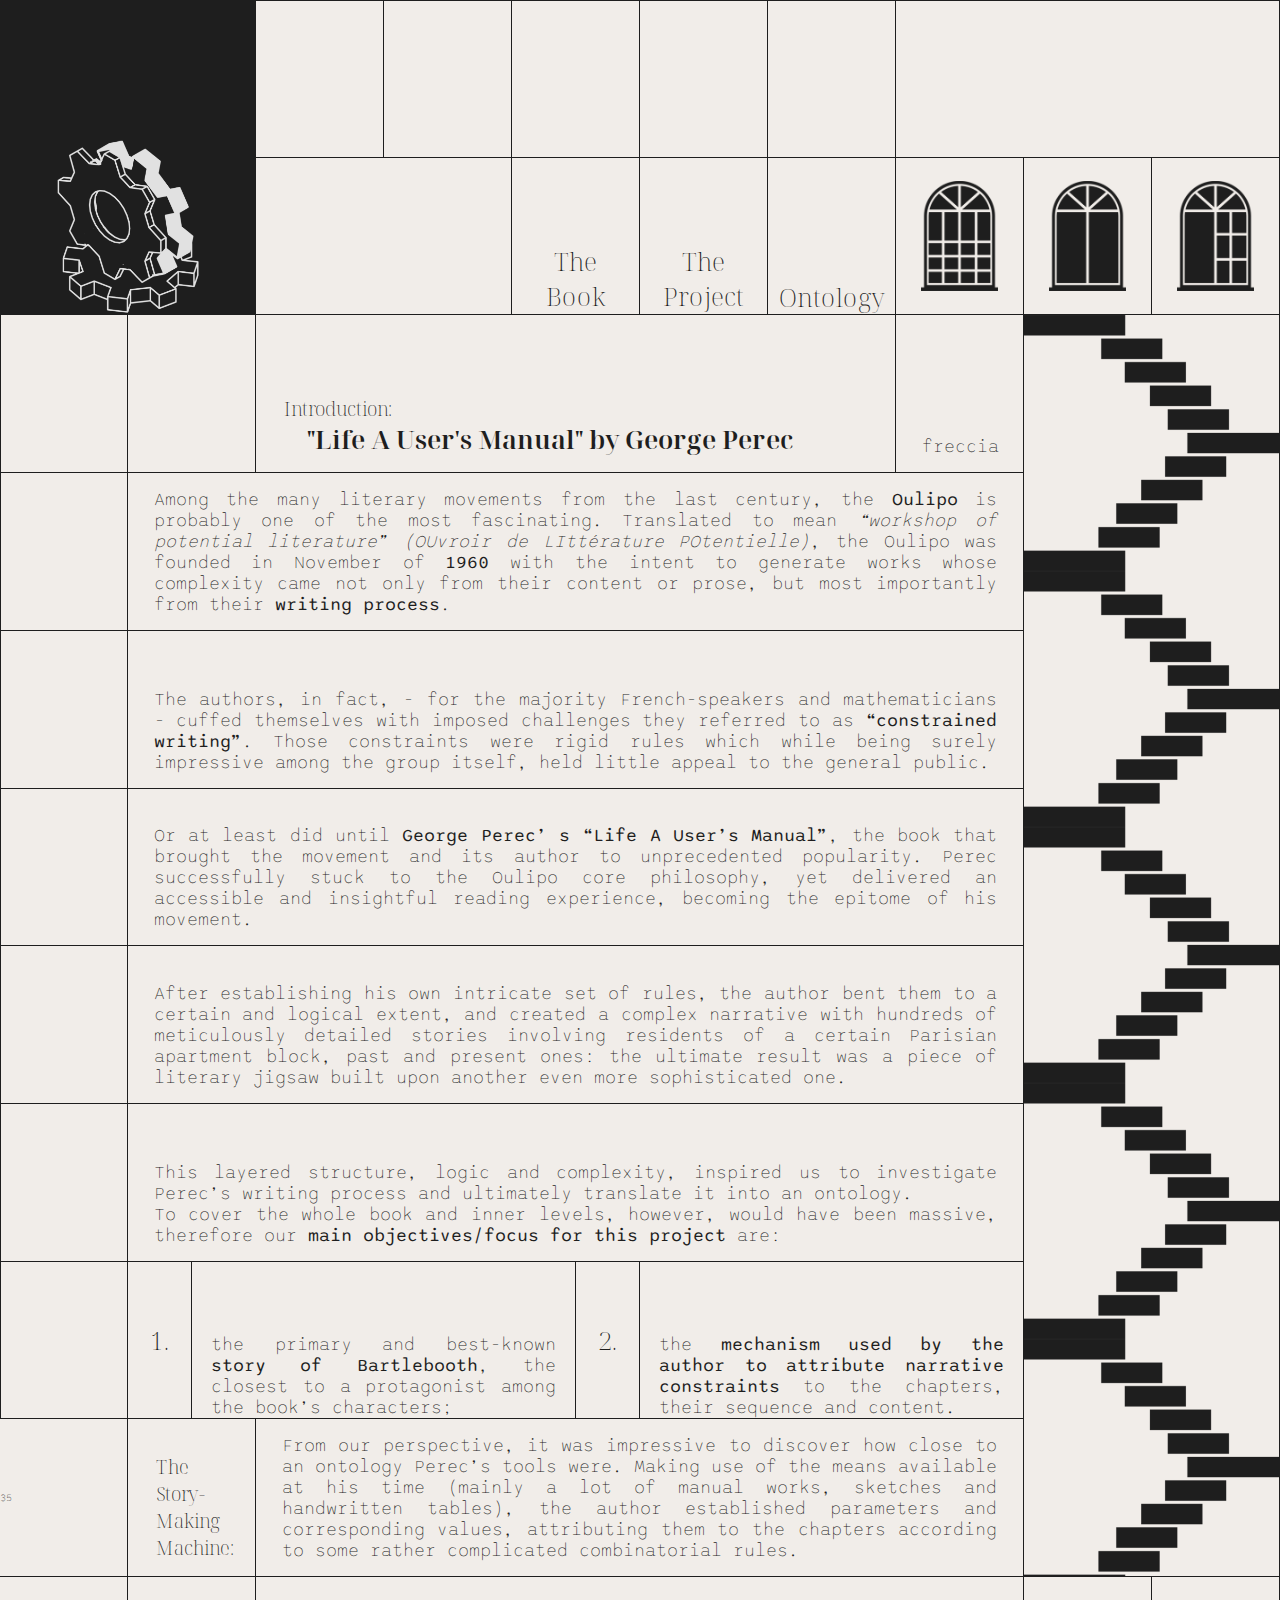
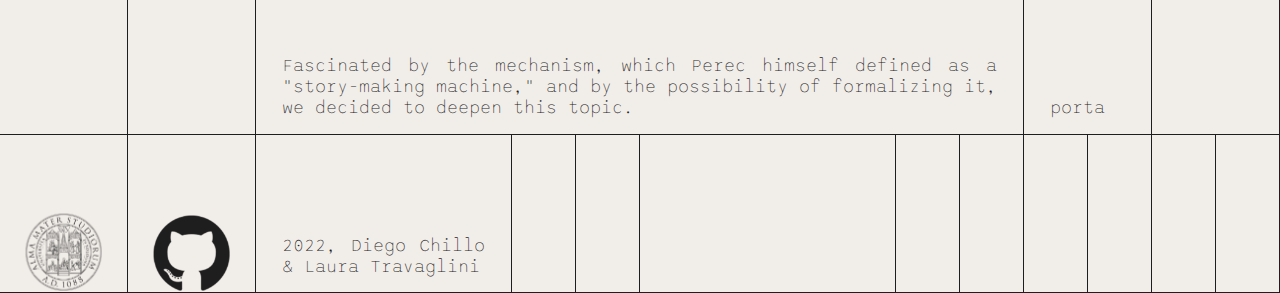
==== commit 9bb95582: "fix nav" ====
--- a/book.html
+++ b/book.html
@@ -48,25 +48,29 @@
         </article>
 
         <article> <!--9-->
+            <div class="nav">
             <a href="./book.html">
                 <h2 >The <br/>Book</h2>
             </a>
-            
+             </div>
         </article>
 
         <article> <!--10-->
+            <div class="nav">
             <a href="./project.html">
                 <h2>The <br/>Project</h2>
                 </a>
+            </div>
 
             
         </article>
 
         <article><!--11-->
+            <div class="nav">
             <a href="myDocumentation/index-en.html" target="_blank">
                 <h2>Ontology</h2>
             </a>
-
+            </div>
             
         </article>
 
--- a/book.css
+++ b/book.css
@@ -17,23 +17,25 @@
     padding-left: 8%;
     padding-bottom: 1%;
 }
-
 h2 {
     font-family: 'Noto Serif Display', serif;
-    font-size: 1.9vw;
+    font-size: 2vw;
     font-weight: 200;
     text-align: center;
-    position: relative;
-    top:50%;
-    left: 50%;
-    transform: translate(-50%, -50%);
-}
-
+}
+
+.nav {
+    position: relative;
+    top:50%;
+    left: 50%;
+    transform: translate(-50%, -50%);
+}
 h4 {
     font-family: 'Noto Serif Display', serif;
     font-size: 1.5vw;
     font-weight: 200;
     text-align: left;
+    padding-left: .2vw;
 }
 
 h5 {
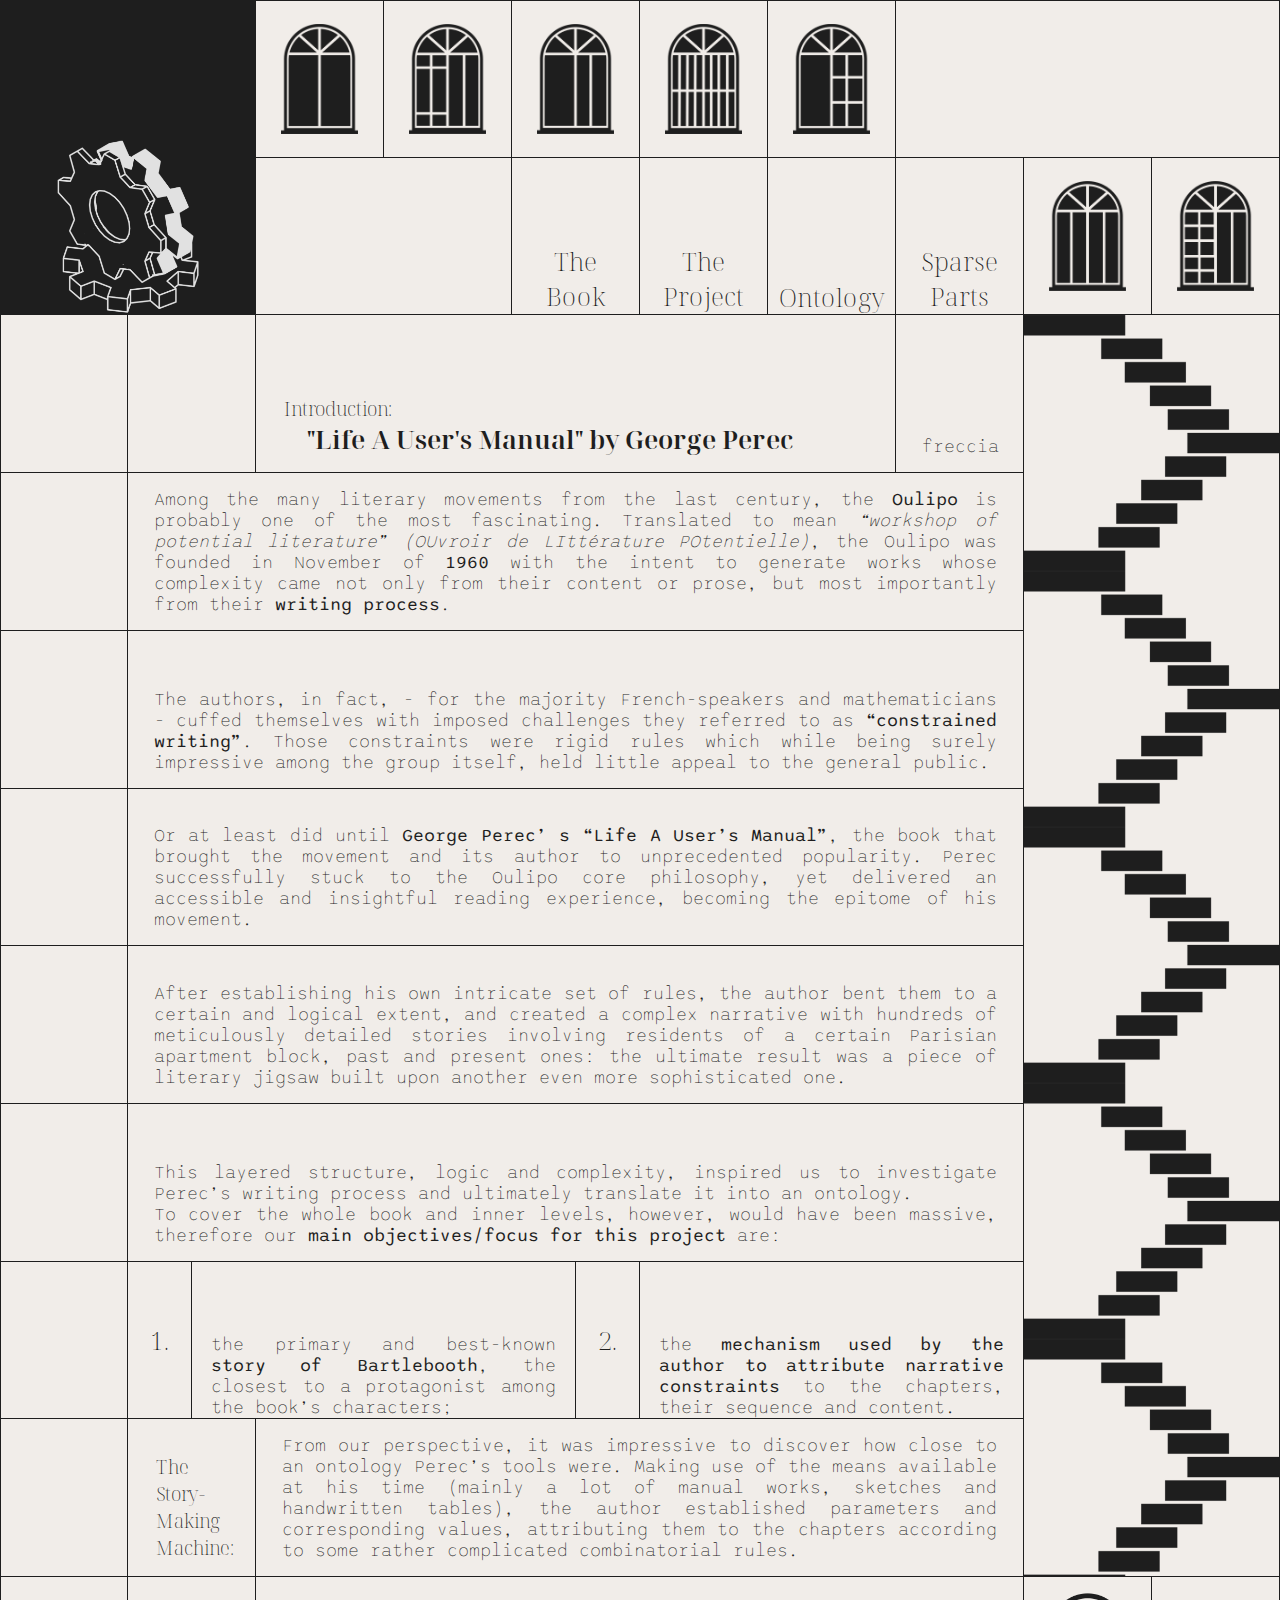
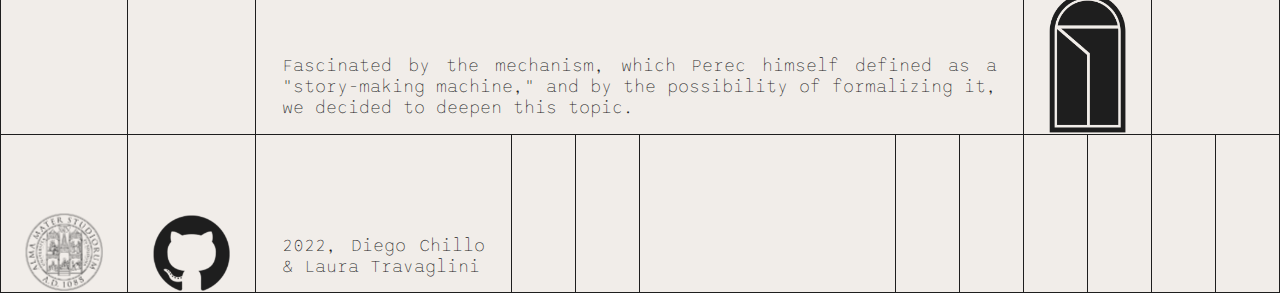
==== commit fe7c9051: "go" ====
--- a/book.html
+++ b/book.html
@@ -74,7 +74,12 @@
             
         </article>
 
-        <article>
+        <article><!--12-->
+            <div class="nav">
+                <a href="./sparse.html">
+                    <h2>Sparse Parts</h2>
+                </a>
+                </div>
 
             
         </article>
@@ -220,7 +225,7 @@
         </article>
 
         <article> <!--35-->
-            <p>35</p>
+           
             
             
         </article>
@@ -262,9 +267,7 @@
         </article>
 
         <article>
-            <div class="text">
-                <a href="./book2.html"><p>porta</p></a>
-            </div>
+            <a href="./book2.html"><img id="door" src="./img/door.png"/></a>
 
             
         </article>
--- a/book.css
+++ b/book.css
@@ -120,23 +120,66 @@
     place-content: center;
 }
 
-article:first-child:hover {
+article:first-child:hover, article:nth-child(41):hover {
     background-color: #1e1e1e;
 }
 
-article:nth-child(9):hover, article:nth-child(10):hover, article:nth-child(11):hover {
+article:nth-child(9):hover, article:nth-child(10):hover, 
+article:nth-child(11):hover, article:nth-child(12):hover{
     background-color: #1e1e1e;
     color: #F1EDE9 !important;
 }
 
 article:nth-child(9):hover a, article:nth-child(10):hover a,
-article:nth-child(11):hover a {
+article:nth-child(11):hover a, article:nth-child(12):hover a {
     color: #F1EDE9 !important;
     font-style: italic;
 }
 
-article:nth-child(12) {
-    background-image: url("./img/window3.png");
+article:nth-child(2) {
+    background-image: url("./img/window1.png");
+    background-size: 6vw;
+    background-repeat:no-repeat;
+    background-position-x: 50%;
+    background-position-y: 50%;
+}
+
+article:nth-child(3) {
+    background-image: url("./img/window4.png");
+    background-size: 6vw;
+    background-repeat:no-repeat;
+    background-position-x: 50%;
+    background-position-y: 50%;
+}
+
+article:nth-child(4) {
+    background-image: url("./img/window6.png");
+    background-size: 6vw;
+    background-repeat:no-repeat;
+    background-position-x: 50%;
+    background-position-y: 50%;
+}
+
+/*
+
+article:nth-child(7) {
+    background-image: url("./img/bricks1.png");
+    background-size: 12vw;
+    background-repeat: repeat-x;
+    background-position-x: 50%;
+    background-position-y: 50%;
+}
+*/
+
+article:nth-child(5) {
+    background-image: url("./img/window5.png");
+    background-size: 6vw;
+    background-repeat:no-repeat;
+    background-position-x: 50%;
+    background-position-y: 50%;
+}
+article:nth-child(6) {
+    background-image: url("./img/window2.png");
     background-size: 6vw;
     background-repeat:no-repeat;
     background-position-x: 50%;
@@ -144,14 +187,14 @@
 }
 
 article:nth-child(13) {
-    background-image: url("./img/window1.png");
+    background-image: url("./img/window7.png");
     background-size: 6vw;
     background-repeat:no-repeat;
     background-position-x: 50%;
     background-position-y: 50%;
 }
 article:nth-child(14) {
-    background-image: url("./img/window2.png");
+    background-image: url("./img/window8.png");
     background-size: 6vw;
     background-repeat:no-repeat;
     background-position-x: 50%;
@@ -163,6 +206,10 @@
     background-size: 20vw;
     background-repeat:repeat-y;
     background-position-x: 50%;
+}
+
+article:nth-child(41):hover #door{
+    filter: invert(1);
 }
 
 article:first-child {
@@ -186,7 +233,7 @@
     transform: translate(-50%, -50%);
 }
 
-#github, #unibo {
+#github, #unibo, #door {
     width: 6vw;
     height: auto;
     position: relative;
@@ -197,13 +244,16 @@
 
 article:nth-child(2), article:nth-child(3), article:nth-child(4), article:nth-child(5), article:nth-child(6),
 article:nth-child(9), article:nth-child(10), article:nth-child(11), article:nth-child(12), article:nth-child(13), 
-article:nth-child(14), article:nth-child(15), article:nth-child(16), article:nth-child(18), article:nth-child(22), article:nth-child(24), article:nth-child(26), article:nth-child(28), 
+article:nth-child(14), article:nth-child(15), article:nth-child(16), article:nth-child(18), article:nth-child(22), 
+article:nth-child(24), article:nth-child(26), article:nth-child(28), article:nth-child(41), 
 article:nth-child(30), article:nth-child(35), article:nth-child(36), article:nth-child(38), article:nth-child(39), 
-article:nth-child(41), article:nth-child(42), article:nth-child(43), article:nth-child(44) {
+article:nth-child(42), article:nth-child(43), article:nth-child(44) {
     grid-column-end: span 2; 
     border-right: solid 1px #1e1e1e;
     border-bottom: solid 1px #1e1e1e;
 }
+
+
 
 article:nth-child(2), article:nth-child(3), article:nth-child(4), article:nth-child(5), article:nth-child(6),  article:nth-child(7) {
     border-top: solid 1px #1e1e1e;
@@ -236,21 +286,6 @@
     border-right: solid 1px #1e1e1e;
 }
 
-/*
-article:nth-child(27) {
-    grid-column-end: span 7; 
-    border-bottom: solid 1px #1e1e1e;
-
-}
-
-
-article:nth-child(28) {
-    grid-column-end: span 7; 
-    border-bottom: solid 1px #1e1e1e;
-    border-right: solid 1px #1e1e1e;
-}
-*/
-
 article:nth-child(8), article:nth-child(45), article:nth-child(48) {
     grid-column-end: span 4; 
     border-bottom: solid 1px #1e1e1e;
@@ -258,7 +293,8 @@
 }
 
 article:nth-child(15), article:nth-child(20), article:nth-child(22), article:nth-child(24),
-article:nth-child(26), article:nth-child(28), article:nth-child(30) {
+article:nth-child(26), article:nth-child(28), article:nth-child(30), article:nth-child(35),
+article:nth-child(38), article:nth-child(43) {
     border-left: solid 1px #1e1e1e;
 }
 
@@ -278,14 +314,6 @@
     align-content: center;
 }
 
-/*
-
-#longarrow{
-    height: 70%;
-    margin: 45% 30%;
-}
-
-*/
 
 article:nth-child(20) {
     grid-column-end: span 2; 
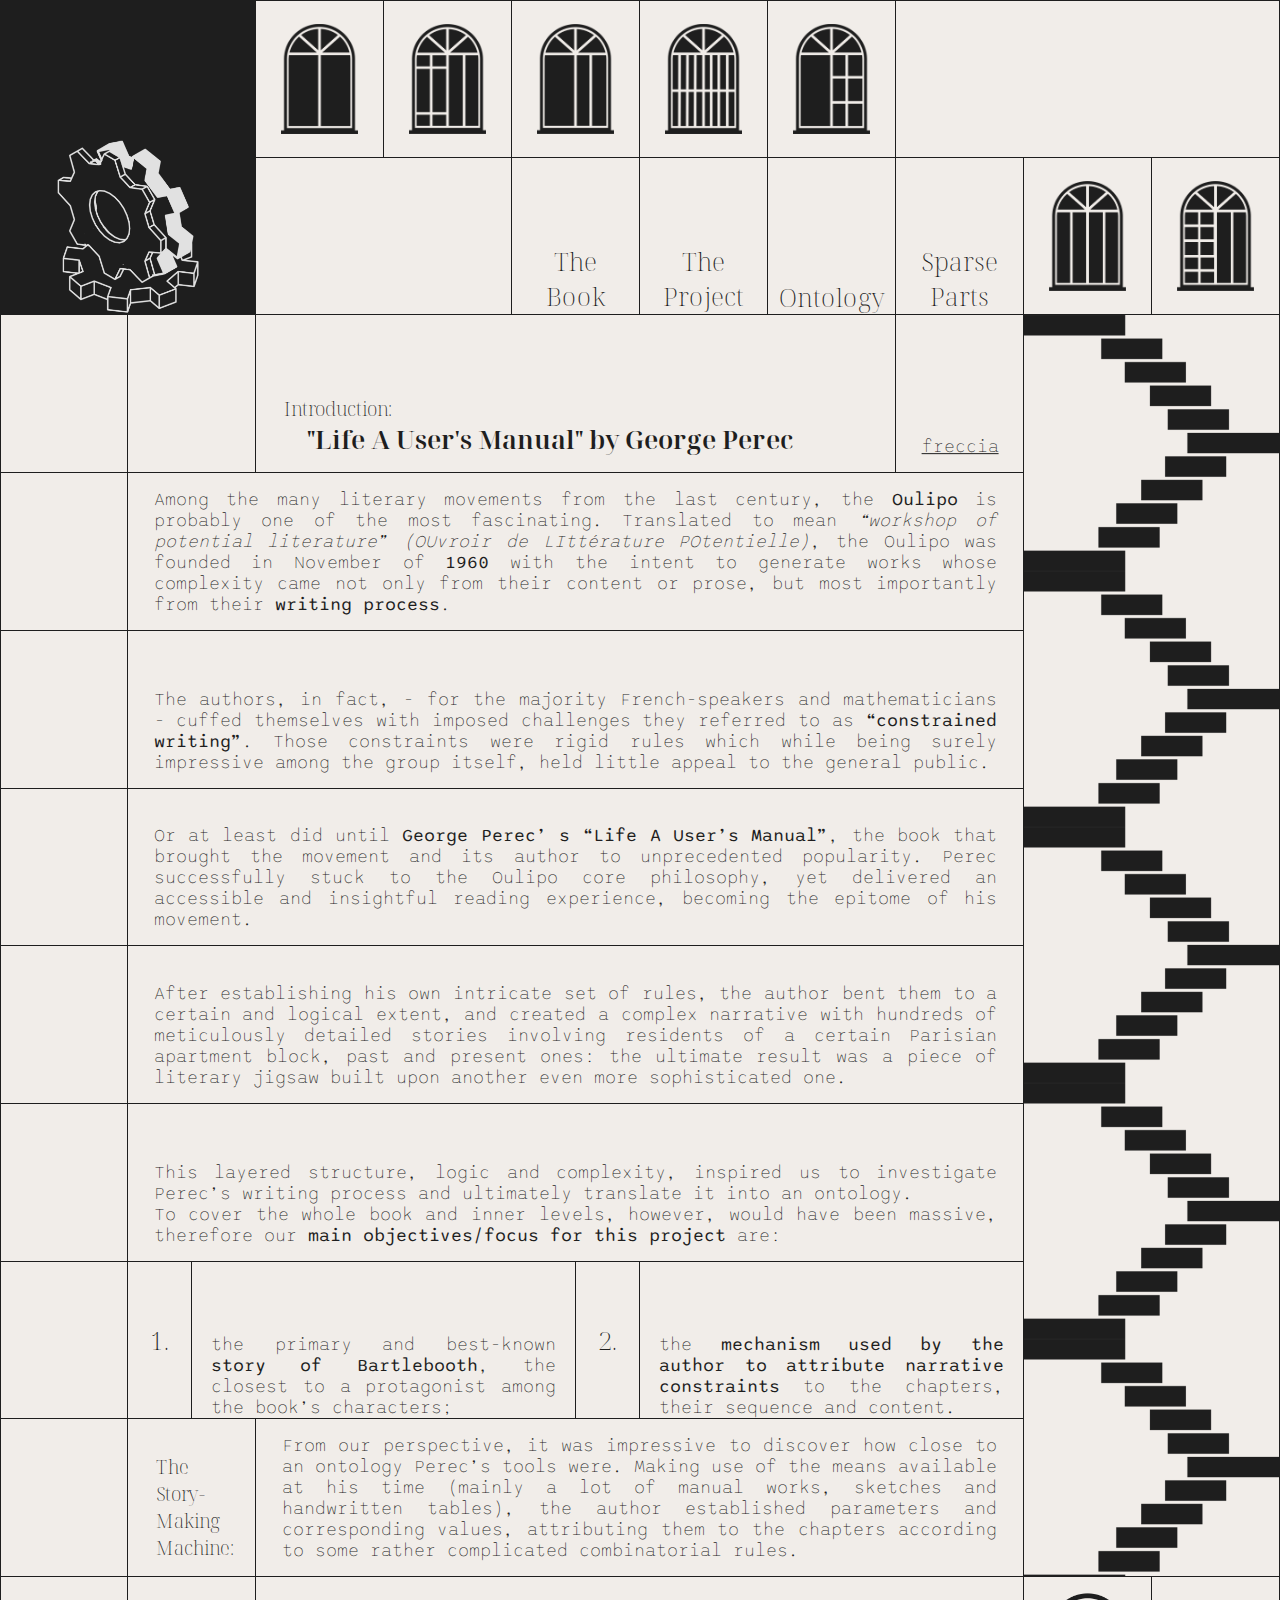
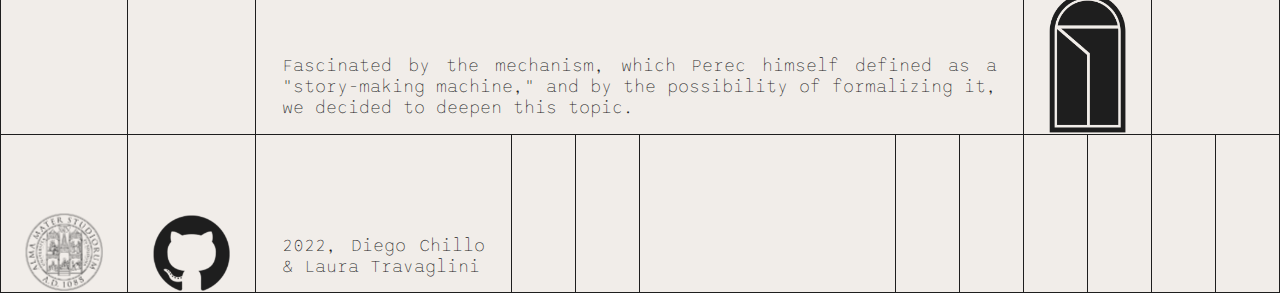
==== commit c5446e66: "fix project.html" ====
--- a/book.html
+++ b/book.html
@@ -278,18 +278,18 @@
         </article>
 
         <article>
-            <img id="unibo" src="./img/unibo.png"/>
-            
-        </article>
-
-        <article>
-            <img id="github" src="./img/github.png"/>
+            <a href="https://www.unibo.it/en/teaching/course-unit-catalogue/course-unit/2020/454463" target="_blank"><img id="unibo" src="./img/unibo.png"/></a>
+            
+        </article>
+
+        <article>
+            <a href="https://github.com/lifeawo/lifeawo.github.io" target="_blank"><img id="github" src="./img/github.png"/></a>
             
         </article>
 
         <article> <!--45-->
             <div class="text">
-                <a href=""><p>2022, Diego Chillo & Laura Travaglini</p></a>
+               <p>2022, Diego Chillo & Laura Travaglini</p>
             </div>
             
         </article>
--- a/book.css
+++ b/book.css
@@ -30,6 +30,15 @@
     left: 50%;
     transform: translate(-50%, -50%);
 }
+
+.nav a {
+    text-decoration: none !important;
+}
+
+.nav a:hover {
+    color: #F1EDE9 !important;
+}
+
 h4 {
     font-family: 'Noto Serif Display', serif;
     font-size: 1.5vw;
@@ -98,12 +107,13 @@
 }
 
 a {
-    text-decoration: none;
+    text-decoration: underline solid 1px #1e1e1e;
+    text-underline-position: below !important;
     color: #1e1e1e;
 }
 
 a:hover {
-    color: #F1EDE9;
+    font-style: italic;
 }
 
 section {
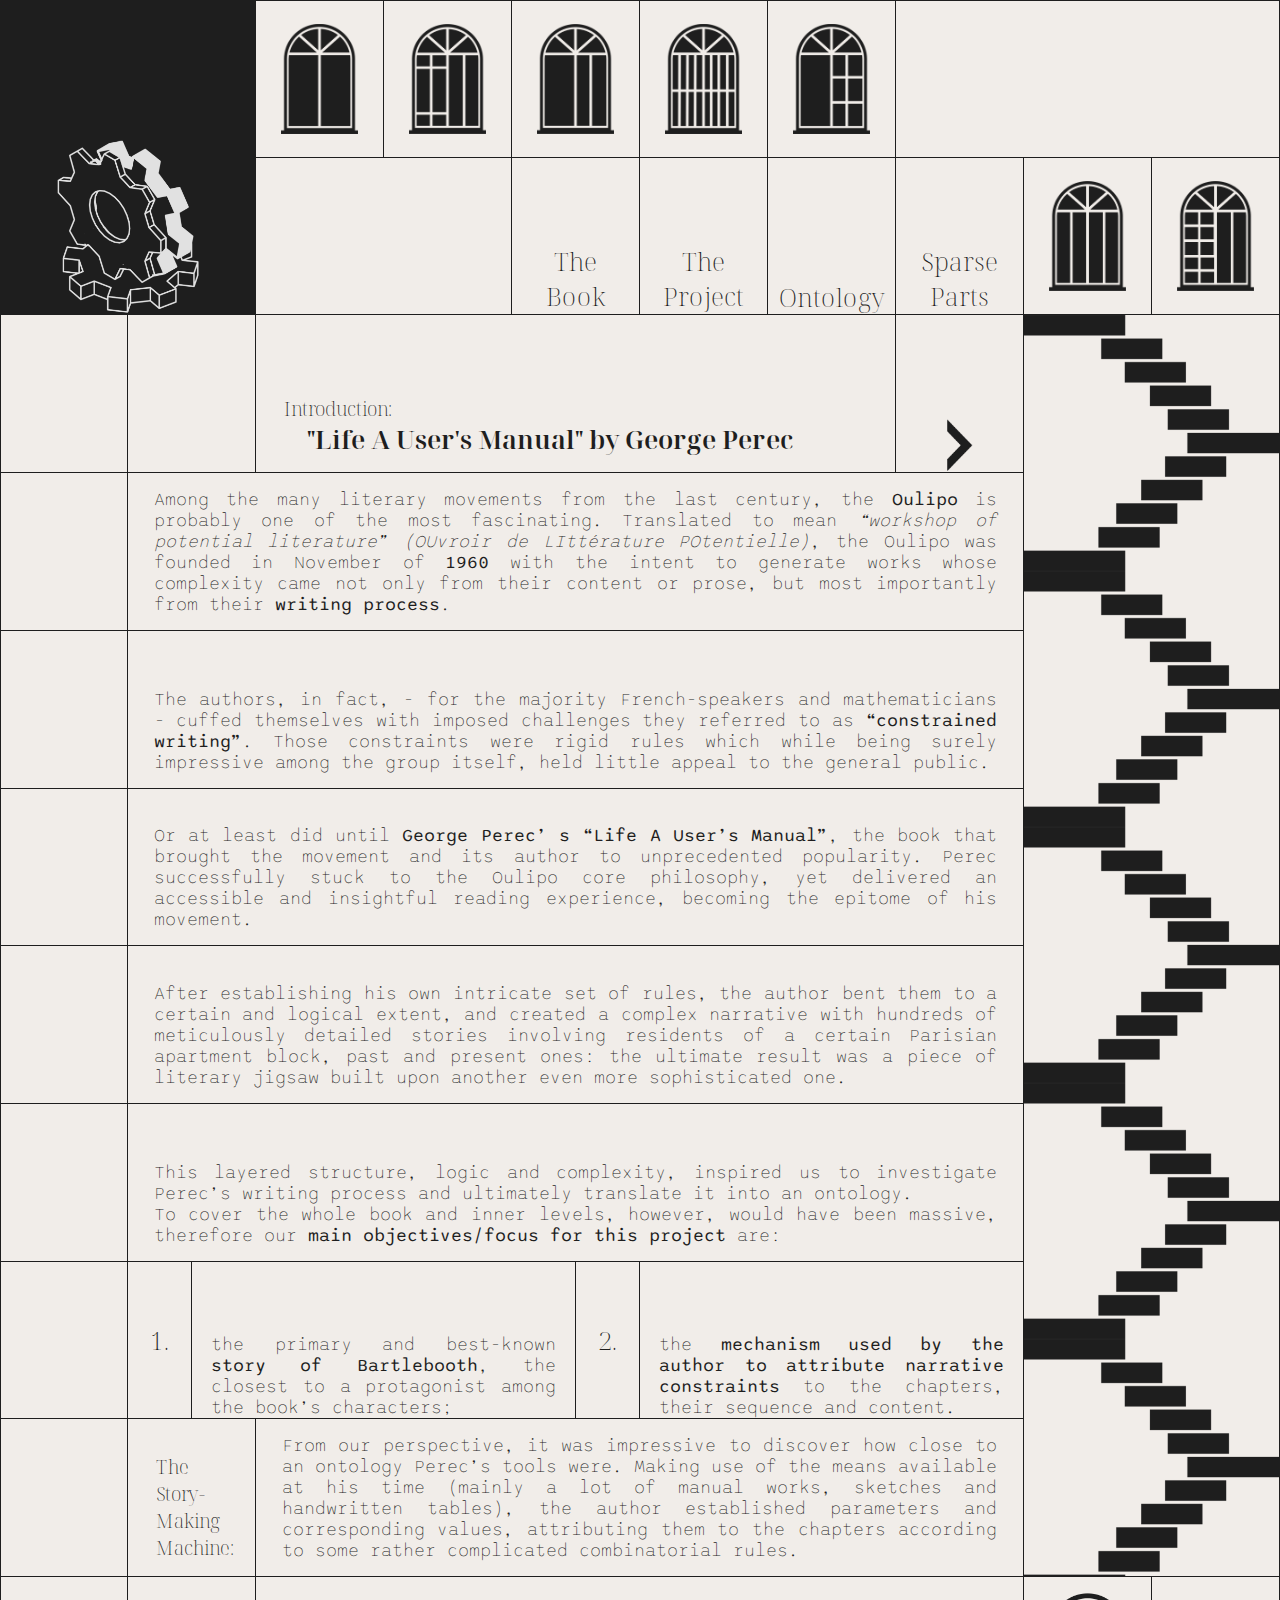
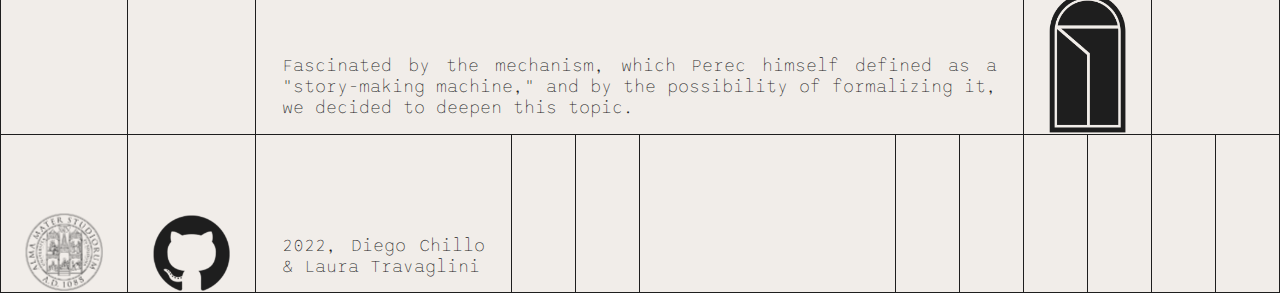
==== commit 688e753f: "arrow" ====
--- a/book.html
+++ b/book.html
@@ -112,9 +112,7 @@
         </article>
 
         <article> <!--18-->
-            <div class="text">
-                <a href="./book2.html"><p>freccia</p></a>
-            </div>
+            <a href="./book2.html"><img id="arrow" src="./img/arrow.png"/></a>
         
         </article>
 
--- a/book.css
+++ b/book.css
@@ -130,7 +130,7 @@
     place-content: center;
 }
 
-article:first-child:hover, article:nth-child(41):hover {
+article:first-child:hover, article:nth-child(41):hover, article:nth-child(18):hover {
     background-color: #1e1e1e;
 }
 
@@ -218,7 +218,7 @@
     background-position-x: 50%;
 }
 
-article:nth-child(41):hover #door{
+article:nth-child(41):hover #door,article:nth-child(18):hover #arrow {
     filter: invert(1);
 }
 
@@ -245,6 +245,15 @@
 
 #github, #unibo, #door {
     width: 6vw;
+    height: auto;
+    position: relative;
+    top:50%;
+    left: 50%;
+    transform: translate(-50%, -50%);
+}
+
+#arrow {
+    width: 2vw;
     height: auto;
     position: relative;
     top:50%;
